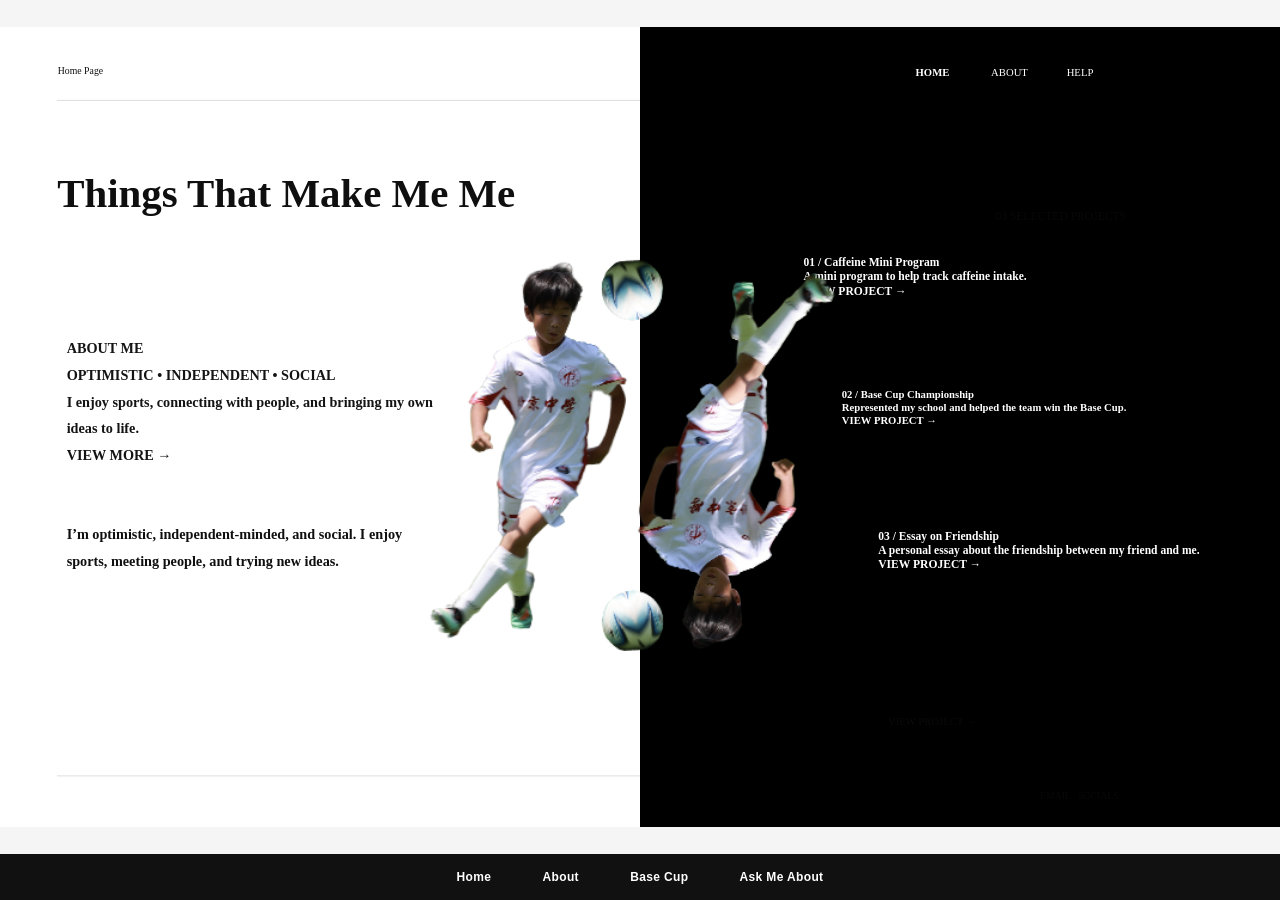
==== index.html @ 3671e72b "Fit restored portfolio layouts to browser screens" ====
<!doctype html>
<html lang="en"><head><meta charset="UTF-8"><meta name="viewport" content="width=device-width, initial-scale=1"><title>Home — Haha</title><link rel="stylesheet" href="restored.css"></head><body><main class="viewport"><div class="artboard"><div class="layer-001">
  <div class="layer-002"></div>
  <img class="layer-003" src="assets/c535f6be-013a-453c-a18c-fd4257e27184.png" />
  <img class="layer-004" src="assets/c535f6be-013a-453c-a18c-fd4257e27184.png" />
  <a class="layer-005 nav-on-dark" href="index.html">HOME</a>
  <a class="layer-006 nav-on-dark" href="about.html">ABOUT</a>
  <a class="layer-007 nav-on-dark" href="help.html">HELP</a>
  <div class="layer-008"></div>
  <div class="layer-009">Things That Make Me Me</div>
  <div class="layer-010">I’m optimistic, independent-minded, and social. I enjoy sports, meeting people, and trying new ideas.</div>
  <div class="layer-011">03 SELECTED PROJECTS</div>
  <div class="layer-012"><a class="inline-link" href="journey.html">02 / Base Cup Championship</a><br/>Represented my school and helped the team win the Base Cup.<br/><a class="inline-link" href="journey.html">VIEW PROJECT →</a></div>
  <div class="layer-013">VIEW PROJECT →</div>
  <div class="layer-014"></div>
  <div class="layer-015">EMAIL  ·  SOCIALS</div>
  <div class="layer-016">ABOUT ME <br/>OPTIMISTIC • INDEPENDENT • SOCIAL<br/>I enjoy sports, connecting with people, and bringing my own ideas to life.<br/><a class="inline-link" href="about.html">VIEW MORE →</a></div>
  <div class="layer-017">01 / Caffeine Mini Program<br/>A mini program to help track caffeine intake.<br/>VIEW PROJECT →</div>
  <div class="layer-018">03 / Essay on Friendship<br/>A personal essay about the friendship between my friend and me.<br/>VIEW PROJECT →</div>
  <div class="layer-019">Home Page</div>
</div>
</div></main><nav class="page-nav" aria-label="Pages"><a href="index.html">Home</a><a href="about.html">About</a><a href="journey.html">Base Cup</a><a href="help.html">Ask Me About</a></nav><script>function fitArtboard(){const el=document.querySelector('.artboard');const viewport=document.querySelector('.viewport');if(!el||!viewport)return;const scale=Math.min(viewport.clientWidth/1440,viewport.clientHeight/900);el.style.setProperty('--art-scale',String(scale));}window.addEventListener('resize',fitArtboard);fitArtboard();</script></body></html>
---- restored.css ----
/* Original 1440 × 900 Figma-exported layouts. */
* { box-sizing: border-box; }
body { margin: 0; font-family: Inter, Arial, sans-serif; }
body > div { margin-inline: auto; }

.layer-001 {
  width: 1440px;
  height: 900px;
  position: relative;
  background: white;
  overflow: hidden;
}

.layer-002 {
  width: 720px;
  height: 900px;
  left: 720px;
  top: 0px;
  position: absolute;
  background: black;
}

.layer-003 {
  width: 377px;
  height: 480px;
  left: 424px;
  top: 242px;
  position: absolute;
}

.layer-004 {
  width: 377px;
  height: 480px;
  left: 999px;
  top: 722px;
  position: absolute;
  transform: rotate(180deg);
  transform-origin: top left;
}

.layer-005 {
  width: 70px;
  height: 24px;
  left: 1030px;
  top: 44px;
  position: absolute;
  color: #0F0F0F;
  font-size: 12px;
  font-family: Inter;
  font-weight: 700;
  word-wrap: break-word;
}

.layer-006 {
  width: 70px;
  height: 24px;
  left: 1115px;
  top: 44px;
  position: absolute;
  color: #0F0F0F;
  font-size: 12px;
  font-family: Inter;
  font-weight: 400;
  word-wrap: break-word;
}

.layer-007 {
  width: 100px;
  height: 24px;
  left: 1200px;
  top: 44px;
  position: absolute;
  color: #0F0F0F;
  font-size: 12px;
  font-family: Inter;
  font-weight: 400;
  word-wrap: break-word;
}

.layer-008 {
  width: 1312px;
  height: 1px;
  left: 64px;
  top: 82px;
  position: absolute;
  background: rgba(15.30, 15.30, 15.30, 0.16);
}

.layer-009 {
  width: 574.41px;
  height: 200.49px;
  left: 64.29px;
  top: 159.50px;
  position: absolute;
  color: #0F0F0F;
  font-size: 46px;
  font-family: Inter;
  font-weight: 700;
  word-wrap: break-word;
}

.layer-010 {
  width: 397px;
  height: 76px;
  left: 75px;
  top: 556px;
  position: absolute;
  color: #0F0F0F;
  font-size: 16px;
  font-family: Inter;
  font-weight: 700;
  line-height: 30px;
  word-wrap: break-word;
}

.layer-011 {
  width: 240px;
  height: 30px;
  left: 1120px;
  top: 205px;
  position: absolute;
  color: rgba(15.30, 15.30, 15.30, 0.55);
  font-size: 13px;
  font-family: Inter;
  font-weight: 400;
  word-wrap: break-word;
}

.layer-012 {
  width: 570px;
  height: 105px;
  left: 947px;
  top: 406px;
  position: absolute;
  color: white;
  font-size: 12px;
  font-family: Inter;
  font-weight: 700;
  word-wrap: break-word;
}

.layer-013 {
  width: 180px;
  height: 26px;
  left: 999px;
  top: 774px;
  position: absolute;
  color: rgba(15.30, 15.30, 15.30, 0.65);
  font-size: 12px;
  font-family: Inter;
  font-weight: 400;
  word-wrap: break-word;
}

.layer-014 {
  width: 1312px;
  height: 1px;
  left: 64px;
  top: 842px;
  position: absolute;
  background: rgba(15.30, 15.30, 15.30, 0.16);
}

.layer-015 {
  width: 206px;
  height: 24px;
  left: 1170px;
  top: 858px;
  position: absolute;
  color: rgba(15.30, 15.30, 15.30, 0.50);
  font-size: 11px;
  font-family: Inter;
  font-weight: 400;
  word-wrap: break-word;
}

.layer-016 {
  width: 426px;
  height: 164px;
  left: 75px;
  top: 347px;
  position: absolute;
  color: #141414;
  font-size: 16px;
  font-family: Inter;
  font-weight: 700;
  line-height: 30px;
  word-wrap: break-word;
}

.layer-017 {
  width: 570px;
  height: 105px;
  left: 904px;
  top: 257px;
  position: absolute;
  color: white;
  font-size: 13px;
  font-family: Inter;
  font-weight: 700;
  word-wrap: break-word;
}

.layer-018 {
  width: 570px;
  height: 105px;
  left: 988px;
  top: 565px;
  position: absolute;
  color: white;
  font-size: 13px;
  font-family: Inter;
  font-weight: 700;
  word-wrap: break-word;
}

.layer-019 {
  width: 320px;
  left: 65px;
  top: 43px;
  position: absolute;
  color: #0F0F0F;
  font-size: 11px;
  font-family: Inter;
  font-weight: 400;
  word-wrap: break-word;
}

.layer-020 {
  width: 320px;
  left: 64px;
  top: 42px;
  position: absolute;
  color: #0F0F0F;
  font-size: 11px;
  font-family: Inter;
  font-weight: 400;
  word-wrap: break-word;
}

.layer-021 {
  width: 656px;
  height: 3px;
  left: 64px;
  top: 82px;
  position: absolute;
  background: #0F0F0F;
}

.layer-022 {
  width: 656px;
  height: 3px;
  left: 720px;
  top: 82px;
  position: absolute;
  background: white;
}

.layer-023 {
  width: 570px;
  left: 74px;
  top: 184px;
  position: absolute;
  color: #0F0F0F;
  font-size: 48px;
  font-family: Inter;
  font-weight: 700;
  line-height: 54px;
  word-wrap: break-word;
}

.layer-024 {
  width: 207px;
  height: 16px;
  left: 256.50px;
  top: 386px;
  position: absolute;
  text-align: center;
  color: #0F0F0F;
  font-size: 12px;
  font-family: Inter;
  font-weight: 700;
  word-wrap: break-word;
}

.layer-025 {
  width: 550px;
  left: 85px;
  top: 409px;
  position: absolute;
  text-align: center;
  color: #0F0F0F;
  font-size: 17px;
  font-family: Inter;
  font-weight: 400;
  line-height: 28px;
  word-wrap: break-word;
}

.layer-026 {
  width: 300px;
  left: 64px;
  top: 570px;
  position: absolute;
  color: #0F0F0F;
  font-size: 12px;
  font-family: Inter;
  font-weight: 700;
  word-wrap: break-word;
}

.layer-027 {
  width: 38px;
  left: 64px;
  top: 607px;
  position: absolute;
  color: black;
  font-size: 13px;
  font-family: Inter;
  font-weight: 400;
  word-wrap: break-word;
}

.layer-028 {
  width: 190px;
  left: 112px;
  top: 607px;
  position: absolute;
  color: #0F0F0F;
  font-size: 13px;
  font-family: Inter;
  font-weight: 700;
  word-wrap: break-word;
}

.layer-029 {
  width: 500px;
  left: 112px;
  top: 630px;
  position: absolute;
  color: #6B6B6B;
  font-size: 13px;
  font-family: Inter;
  font-weight: 400;
  word-wrap: break-word;
}

.layer-030 {
  width: 38px;
  left: 64px;
  top: 669px;
  position: absolute;
  color: black;
  font-size: 13px;
  font-family: Inter;
  font-weight: 400;
  word-wrap: break-word;
}

.layer-031 {
  width: 190px;
  left: 112px;
  top: 669px;
  position: absolute;
  color: #0F0F0F;
  font-size: 13px;
  font-family: Inter;
  font-weight: 700;
  word-wrap: break-word;
}

.layer-032 {
  width: 500px;
  left: 112px;
  top: 692px;
  position: absolute;
  color: #6B6B6B;
  font-size: 13px;
  font-family: Inter;
  font-weight: 400;
  word-wrap: break-word;
}

.layer-033 {
  width: 38px;
  left: 66px;
  top: 728px;
  position: absolute;
  color: black;
  font-size: 13px;
  font-family: Inter;
  font-weight: 400;
  word-wrap: break-word;
}

.layer-034 {
  width: 190px;
  left: 114px;
  top: 728px;
  position: absolute;
  color: #0F0F0F;
  font-size: 13px;
  font-family: Inter;
  font-weight: 700;
  word-wrap: break-word;
}

.layer-035 {
  width: 500px;
  left: 114px;
  top: 751px;
  position: absolute;
  color: #6B6B6B;
  font-size: 13px;
  font-family: Inter;
  font-weight: 400;
  word-wrap: break-word;
}

.layer-036 {
  width: 570px;
  left: 776px;
  top: 153px;
  position: absolute;
  color: white;
  font-size: 39px;
  font-family: Inter;
  font-weight: 700;
  line-height: 50px;
  word-wrap: break-word;
}

.layer-037 {
  width: 560px;
  height: 2px;
  left: 794px;
  top: 365px;
  position: absolute;
  background: white;
}

.layer-038 {
  width: 560px;
  height: 2px;
  left: 74px;
  top: 367px;
  position: absolute;
  background: black;
}

.layer-039 {
  width: 103px;
  height: 22px;
  left: 1028.50px;
  top: 386px;
  position: absolute;
  text-align: center;
  color: white;
  font-size: 12px;
  font-family: Inter;
  font-weight: 700;
  word-wrap: break-word;
}

.layer-040 {
  width: 540px;
  left: 810px;
  top: 424px;
  position: absolute;
  text-align: center;
  color: white;
  font-size: 16px;
  font-family: Inter;
  font-weight: 400;
  line-height: 27px;
  word-wrap: break-word;
}

.layer-041 {
  width: 360px;
  left: 776px;
  top: 570px;
  position: absolute;
  color: white;
  font-size: 12px;
  font-family: Inter;
  font-weight: 700;
  word-wrap: break-word;
}

.layer-042 {
  width: 35px;
  left: 776px;
  top: 610px;
  position: absolute;
  color: white;
  font-size: 12px;
  font-family: Inter;
  font-weight: 400;
  word-wrap: break-word;
}

.layer-043 {
  width: 400px;
  left: 824px;
  top: 610px;
  position: absolute;
  color: white;
  font-size: 12px;
  font-family: Inter;
  font-weight: 700;
  word-wrap: break-word;
}

.layer-044 {
  width: 490px;
  left: 824px;
  top: 631px;
  position: absolute;
  color: #B8B8B8;
  font-size: 12px;
  font-family: Inter;
  font-weight: 400;
  word-wrap: break-word;
}

.layer-045 {
  width: 35px;
  left: 776px;
  top: 672px;
  position: absolute;
  color: white;
  font-size: 12px;
  font-family: Inter;
  font-weight: 400;
  word-wrap: break-word;
}

.layer-046 {
  width: 400px;
  left: 824px;
  top: 672px;
  position: absolute;
  color: white;
  font-size: 12px;
  font-family: Inter;
  font-weight: 700;
  word-wrap: break-word;
}

.layer-047 {
  width: 490px;
  left: 824px;
  top: 693px;
  position: absolute;
  color: #B8B8B8;
  font-size: 12px;
  font-family: Inter;
  font-weight: 400;
  word-wrap: break-word;
}

.layer-048 {
  width: 35px;
  left: 776px;
  top: 734px;
  position: absolute;
  color: white;
  font-size: 12px;
  font-family: Inter;
  font-weight: 400;
  word-wrap: break-word;
}

.layer-049 {
  width: 400px;
  left: 824px;
  top: 734px;
  position: absolute;
  color: white;
  font-size: 12px;
  font-family: Inter;
  font-weight: 700;
  word-wrap: break-word;
}

.layer-050 {
  width: 490px;
  left: 824px;
  top: 755px;
  position: absolute;
  color: #B8B8B8;
  font-size: 12px;
  font-family: Inter;
  font-weight: 400;
  word-wrap: break-word;
}

.layer-051 {
  width: 592px;
  height: 1px;
  left: 64px;
  top: 842px;
  position: absolute;
  background: #0F0F0F;
}

.layer-052 {
  width: 656px;
  height: 1px;
  left: 720px;
  top: 842px;
  position: absolute;
  background: white;
}

.layer-053 {
  width: 360px;
  left: 64px;
  top: 42px;
  position: absolute;
  color: #0A0A0A;
  font-size: 11px;
  font-family: Inter;
  font-weight: 400;
  word-wrap: break-word;
}

.layer-054 {
  width: 592px;
  height: 1px;
  left: 64px;
  top: 82px;
  position: absolute;
  background: #0A0A0A;
}

.layer-055 {
  width: 656px;
  height: 1px;
  left: 720px;
  top: 82px;
  position: absolute;
  background: white;
}

.layer-056 {
  width: 227px;
  height: 66px;
  left: 30px;
  top: 311px;
  position: absolute;
  color: #0A0A0A;
  font-size: 128px;
  font-family: Bangers;
  font-weight: 400;
  line-height: 59px;
  word-wrap: break-word;
}

.layer-057 {
  width: 256px;
  height: 83px;
  left: 390px;
  top: 367px;
  position: absolute;
}

.layer-058 {
  color: #0A0A0A;
  font-size: 52px;
  font-family: Bangers;
  font-weight: 400;
  line-height: 59px;
  word-wrap: break-word;
}

.layer-059 {
  color: #0A0A0A;
  font-size: 128px;
  font-family: Bangers;
  font-weight: 400;
  line-height: 59px;
  word-wrap: break-word;
}

.layer-060 {
  width: 560px;
  left: 776px;
  top: 155px;
  position: absolute;
  color: white;
  font-size: 38px;
  font-family: Inter;
  font-weight: 700;
  line-height: 48px;
  word-wrap: break-word;
}

.layer-061 {
  width: 560px;
  height: 1px;
  left: 776px;
  top: 275px;
  position: absolute;
  background: #666666;
}

.layer-062 {
  width: 540px;
  left: 776px;
  top: 302px;
  position: absolute;
  color: white;
  font-size: 12px;
  font-family: Inter;
  font-weight: 700;
  word-wrap: break-word;
}

.layer-063 {
  width: 540px;
  left: 776px;
  top: 334px;
  position: absolute;
  color: #BFBFBF;
  font-size: 16px;
  font-family: Inter;
  font-weight: 400;
  line-height: 26px;
  word-wrap: break-word;
}

.layer-064 {
  width: 540px;
  left: 776px;
  top: 429px;
  position: absolute;
  color: white;
  font-size: 12px;
  font-family: Inter;
  font-weight: 700;
  word-wrap: break-word;
}

.layer-065 {
  width: 110px;
  left: 776px;
  top: 467px;
  position: absolute;
  color: white;
  font-size: 17px;
  font-family: Inter;
  font-weight: 700;
  word-wrap: break-word;
}

.layer-066 {
  width: 410px;
  left: 894px;
  top: 469px;
  position: absolute;
  color: #BFBFBF;
  font-size: 13px;
  font-family: Inter;
  font-weight: 400;
  word-wrap: break-word;
}

.layer-067 {
  width: 560px;
  height: 1px;
  left: 776px;
  top: 502px;
  position: absolute;
  background: #595959;
}

.layer-068 {
  width: 110px;
  left: 776px;
  top: 519px;
  position: absolute;
  color: white;
  font-size: 17px;
  font-family: Inter;
  font-weight: 700;
  word-wrap: break-word;
}

.layer-069 {
  width: 410px;
  left: 894px;
  top: 521px;
  position: absolute;
  color: #BFBFBF;
  font-size: 13px;
  font-family: Inter;
  font-weight: 400;
  word-wrap: break-word;
}

.layer-070 {
  width: 560px;
  height: 1px;
  left: 776px;
  top: 554px;
  position: absolute;
  background: #595959;
}

.layer-071 {
  width: 110px;
  left: 776px;
  top: 571px;
  position: absolute;
  color: white;
  font-size: 17px;
  font-family: Inter;
  font-weight: 700;
  word-wrap: break-word;
}

.layer-072 {
  width: 410px;
  left: 894px;
  top: 573px;
  position: absolute;
  color: #BFBFBF;
  font-size: 13px;
  font-family: Inter;
  font-weight: 400;
  word-wrap: break-word;
}

.layer-073 {
  width: 560px;
  height: 1px;
  left: 776px;
  top: 606px;
  position: absolute;
  background: #595959;
}

.layer-074 {
  width: 540px;
  left: 776px;
  top: 679px;
  position: absolute;
  color: white;
  font-size: 29px;
  font-family: Inter;
  font-weight: 700;
  word-wrap: break-word;
}

.layer-075 {
  width: 637px;
  height: 861px;
  left: 0px;
  top: 36px;
  position: absolute;
}

.layer-076 {
  width: 225px;
  height: 61px;
  left: 435px;
  top: 536px;
  position: absolute;
  color: #0A0A0A;
  font-size: 52px;
  font-family: Bangers;
  font-weight: 400;
  line-height: 59px;
  word-wrap: break-word;
}

.layer-077 {
  width: 248px;
  height: 74px;
  left: 374px;
  top: 367px;
  position: absolute;
  color: rgba(10.20, 10.20, 10.20, 0);
  font-size: 128px;
  font-family: Bangers;
  font-weight: 400;
  line-height: 59px;
  word-wrap: break-word;
}

.layer-078 {
  width: 227px;
  height: 66px;
  left: 30px;
  top: 311px;
  position: absolute;
  color: rgba(10.20, 10.20, 10.20, 0);
  font-size: 128px;
  font-family: Bangers;
  font-weight: 400;
  line-height: 59px;
  word-wrap: break-word;
}

/* Restored original 1440×900 artwork; scaled responsively without changing composition. */
body{background:#f5f5f5;overflow-x:hidden}
.viewport{width:100%;height:calc(100vh - 46px);min-height:520px;position:relative;overflow:hidden;display:flex;justify-content:center;align-items:center}
.artboard{position:relative;width:1440px;height:900px;flex:0 0 1440px;transform:scale(var(--art-scale,1));transform-origin:center center}
.artboard .layer-001{margin:0}
.layer-003,.layer-004,.layer-075{object-fit:contain}
.layer-003,.layer-004{z-index:2}
.layer-075{z-index:3}
.layer-056,.layer-057,.layer-076,.layer-077,.layer-078{z-index:4;pointer-events:none}
.layer-075{pointer-events:none}
.layer-005,.layer-006,.layer-007{color:#fff!important;z-index:8;text-decoration:none}
.inline-link{color:inherit;text-decoration:none}
.inline-link:hover,.page-nav a:hover{text-decoration:underline}
.page-nav{height:46px;display:flex;align-items:center;justify-content:center;gap:clamp(16px,4vw,55px);background:#111;color:#fff;font:600 12px Inter,Arial,sans-serif;letter-spacing:.03em}
.page-nav a{color:inherit;text-decoration:none}
.layer-003{object-position:center bottom}
.layer-004{object-position:center bottom}
@media(prefers-reduced-motion:no-preference){.page-nav a{transition:opacity .2s}.page-nav a:hover{opacity:.7}}
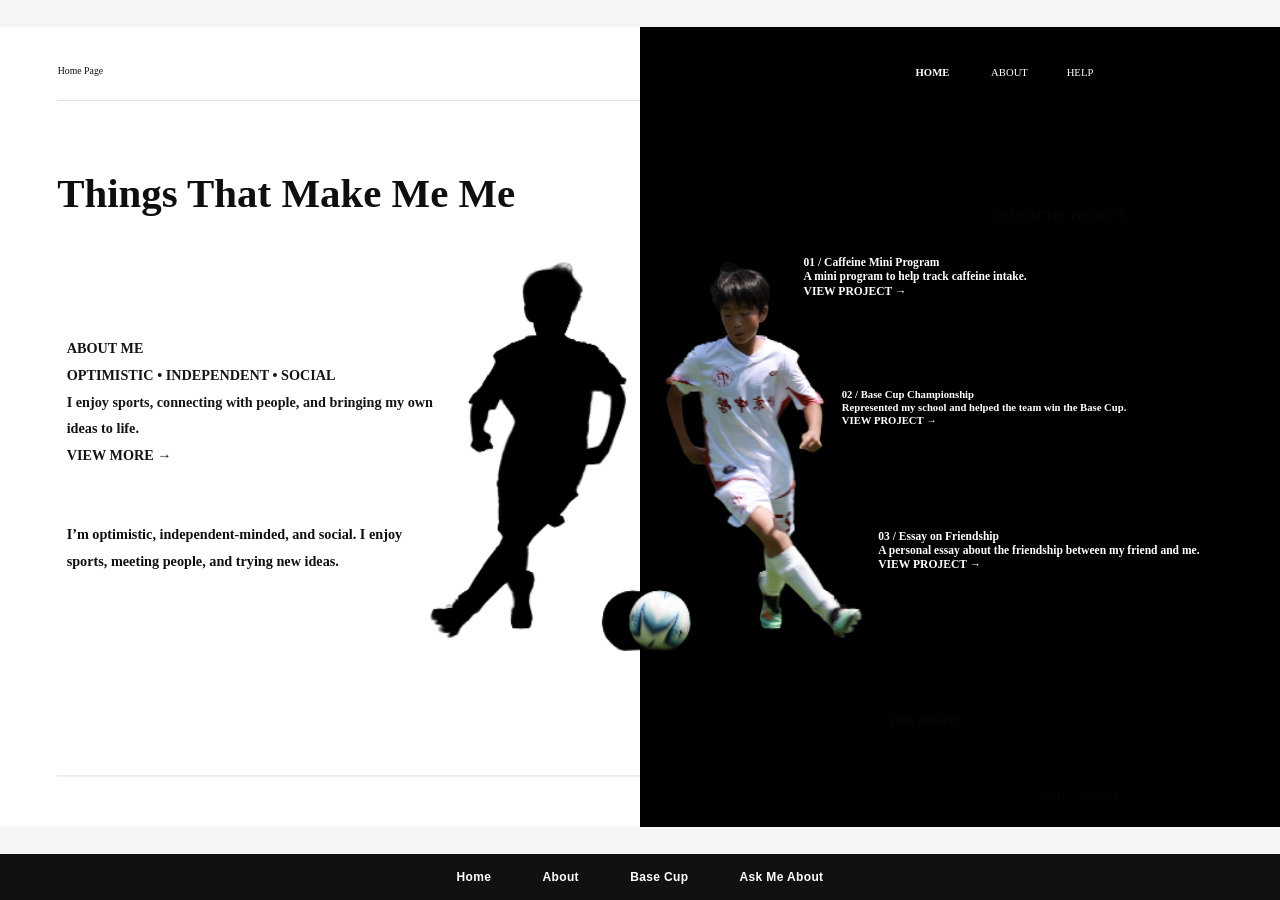
==== commit 7d0fb660: "Force browser to load corrected football layout stylesheet" ====
--- a/index.html
+++ b/index.html
@@ -1,5 +1,5 @@
 <!doctype html>
-<html lang="en"><head><meta charset="UTF-8"><meta name="viewport" content="width=device-width, initial-scale=1"><title>Home — Haha</title><link rel="stylesheet" href="restored.css"></head><body><main class="viewport"><div class="artboard"><div class="layer-001">
+<html lang="en"><head><meta charset="UTF-8"><meta name="viewport" content="width=device-width, initial-scale=1"><title>Home — Haha</title><link rel="stylesheet" href="restored.css?v=football-align-2"></head><body><main class="viewport"><div class="artboard"><div class="layer-001">
   <div class="layer-002"></div>
   <img class="layer-003" src="assets/c535f6be-013a-453c-a18c-fd4257e27184.png" />
   <img class="layer-004" src="assets/c535f6be-013a-453c-a18c-fd4257e27184.png" />
--- a/restored.css
+++ b/restored.css
@@ -922,3 +922,16 @@
 .layer-003{object-position:center bottom}
 .layer-004{object-position:center bottom}
 @media(prefers-reduced-motion:no-preference){.page-nav a{transition:opacity .2s}.page-nav a:hover{opacity:.7}}
+
+/* Rebuild the two-player centerline composition from the reference image. */
+.layer-003{filter:brightness(0);left:424px;top:242px;transform:none}
+.layer-004{left:720px;top:242px;transform:none;transform-origin:center center}
+.layer-075{left:35px;top:78px;width:637px;height:820px;object-position:center center}
+
+/* Match the original mirrored football figures: both balls meet at the centerline. */
+.layer-003{left:440px;top:242px;transform:none;filter:brightness(0)}
+.layer-004{left:623px;top:242px;transform:scaleX(-1);transform-origin:center center}
+
+/* Home composition correction: one shared ball at the black/white seam. */
+.layer-001 .layer-003{left:424px;top:242px;filter:brightness(0);transform:none;z-index:3}
+.layer-001 .layer-004{left:653px;top:242px;transform:scaleX(-1);transform-origin:center center;z-index:4}
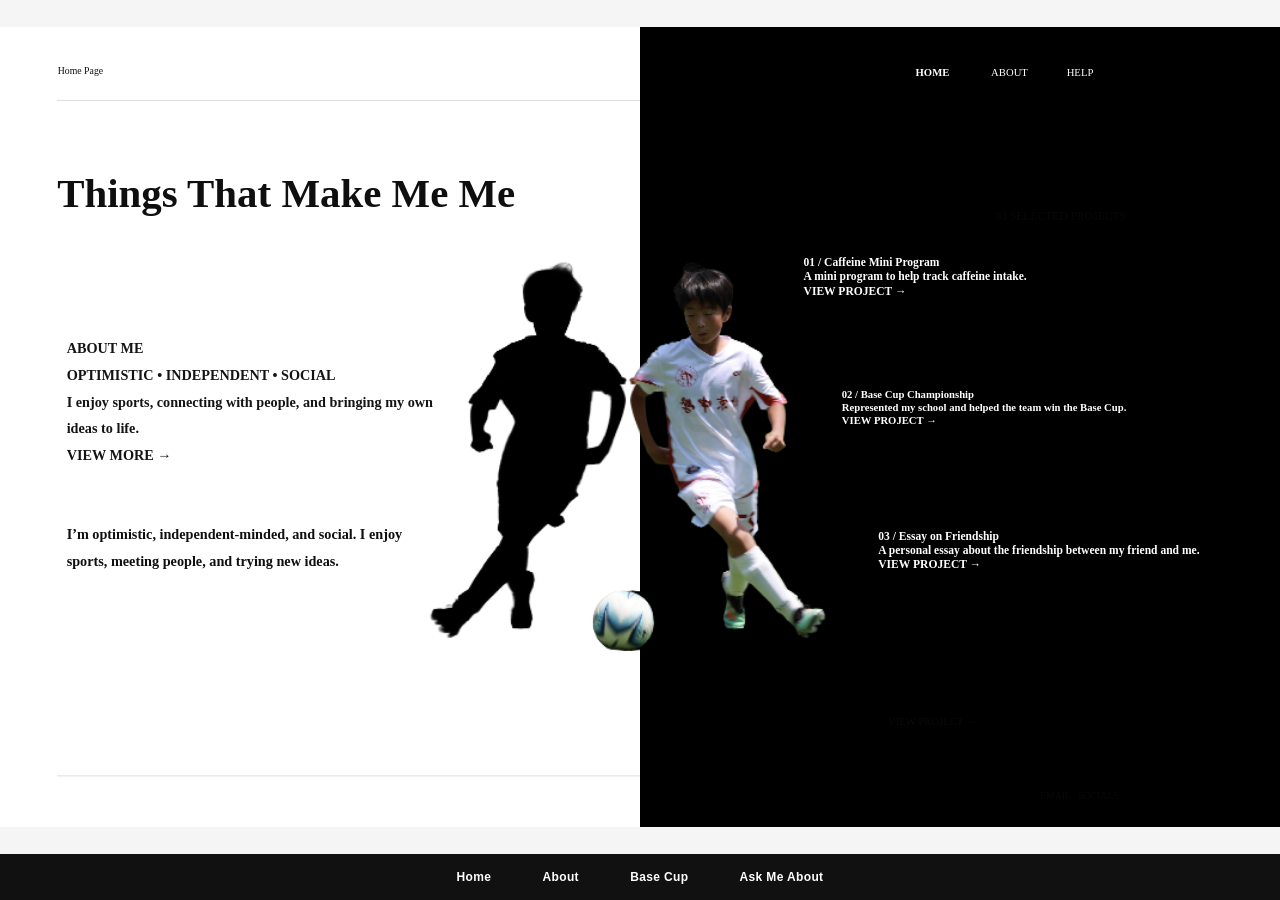
==== commit 0957da6a: "Load updated ball alignment without stale CSS cache" ====
--- a/index.html
+++ b/index.html
@@ -1,5 +1,5 @@
 <!doctype html>
-<html lang="en"><head><meta charset="UTF-8"><meta name="viewport" content="width=device-width, initial-scale=1"><title>Home — Haha</title><link rel="stylesheet" href="restored.css?v=football-align-2"></head><body><main class="viewport"><div class="artboard"><div class="layer-001">
+<html lang="en"><head><meta charset="UTF-8"><meta name="viewport" content="width=device-width, initial-scale=1"><title>Home — Haha</title><link rel="stylesheet" href="restored.css?v=ball-overlap-3"></head><body><main class="viewport"><div class="artboard"><div class="layer-001">
   <div class="layer-002"></div>
   <img class="layer-003" src="assets/c535f6be-013a-453c-a18c-fd4257e27184.png" />
   <img class="layer-004" src="assets/c535f6be-013a-453c-a18c-fd4257e27184.png" />
--- a/restored.css
+++ b/restored.css
@@ -935,3 +935,6 @@
 /* Home composition correction: one shared ball at the black/white seam. */
 .layer-001 .layer-003{left:424px;top:242px;filter:brightness(0);transform:none;z-index:3}
 .layer-001 .layer-004{left:653px;top:242px;transform:scaleX(-1);transform-origin:center center;z-index:4}
+
+/* Precise ball overlap: move mirrored color figure 41px left to align both ball centers. */
+.layer-001 .layer-004{left:612px!important;top:242px!important;transform:scaleX(-1)!important;transform-origin:center center!important}
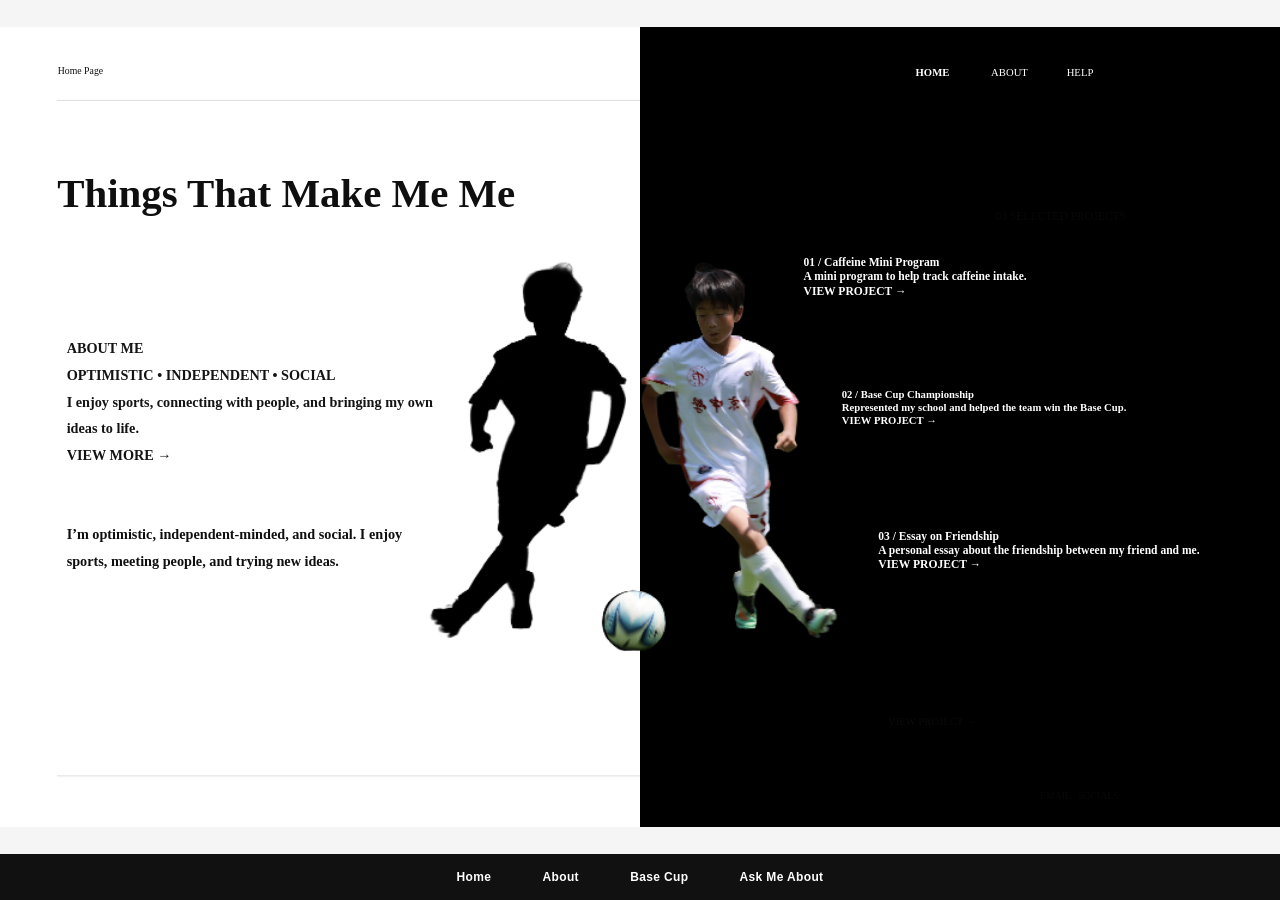
==== commit 70a2e504: "Refresh homepage football alignment CSS" ====
--- a/index.html
+++ b/index.html
@@ -1,5 +1,5 @@
 <!doctype html>
-<html lang="en"><head><meta charset="UTF-8"><meta name="viewport" content="width=device-width, initial-scale=1"><title>Home — Haha</title><link rel="stylesheet" href="restored.css?v=ball-overlap-3"></head><body><main class="viewport"><div class="artboard"><div class="layer-001">
+<html lang="en"><head><meta charset="UTF-8"><meta name="viewport" content="width=device-width, initial-scale=1"><title>Home — Haha</title><link rel="stylesheet" href="restored.css?v=ball-overlap-4"></head><body><main class="viewport"><div class="artboard"><div class="layer-001">
   <div class="layer-002"></div>
   <img class="layer-003" src="assets/c535f6be-013a-453c-a18c-fd4257e27184.png" />
   <img class="layer-004" src="assets/c535f6be-013a-453c-a18c-fd4257e27184.png" />
--- a/restored.css
+++ b/restored.css
@@ -937,4 +937,4 @@
 .layer-001 .layer-004{left:653px;top:242px;transform:scaleX(-1);transform-origin:center center;z-index:4}
 
 /* Precise ball overlap: move mirrored color figure 41px left to align both ball centers. */
-.layer-001 .layer-004{left:612px!important;top:242px!important;transform:scaleX(-1)!important;transform-origin:center center!important}
+.layer-001 .layer-004{left:625px!important;top:242px!important;transform:scaleX(-1)!important;transform-origin:center center!important}
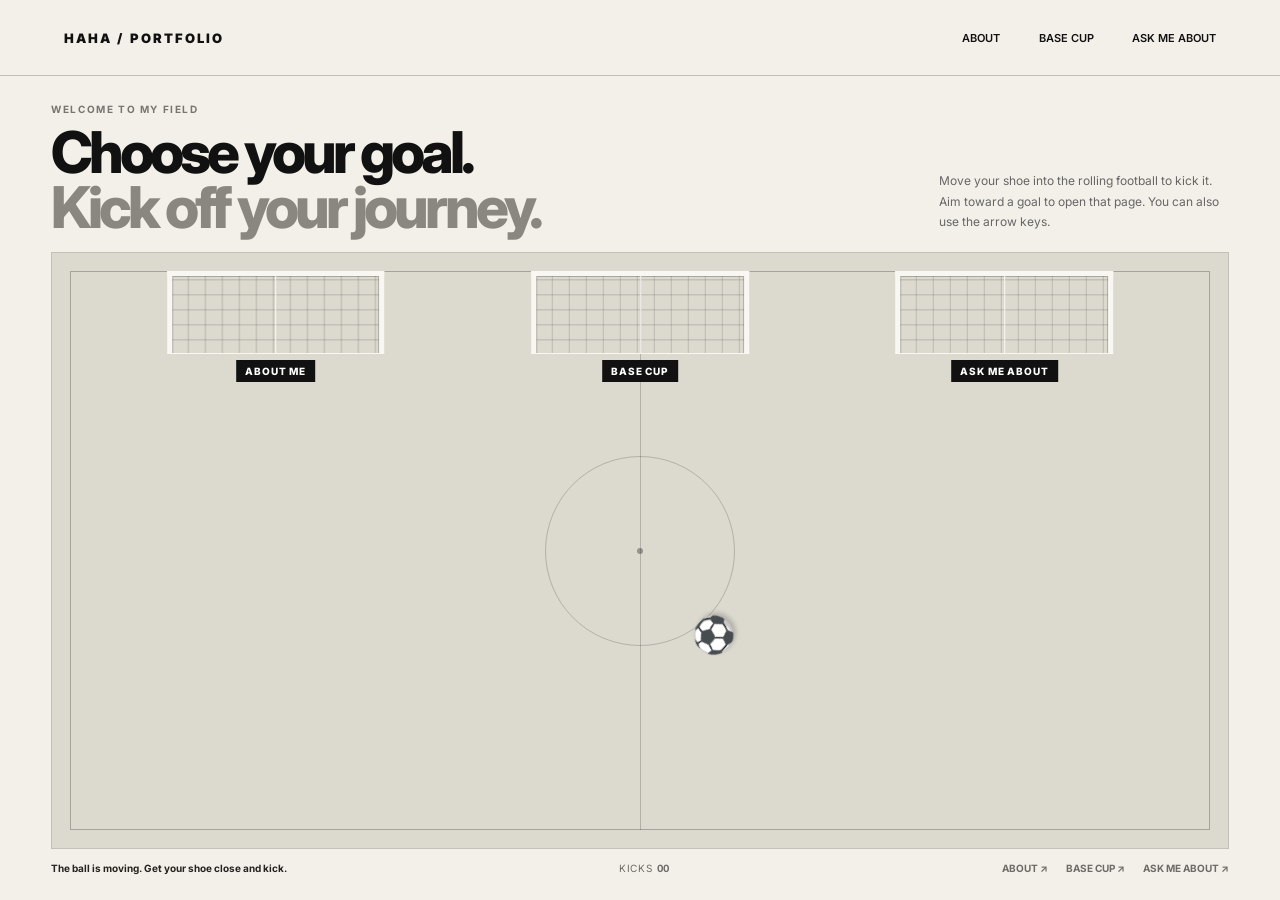
==== commit c3c9f474: "Turn homepage into interactive football goal navigation" ====
--- a/index.html
+++ b/index.html
@@ -1,22 +1,19 @@
 <!doctype html>
-<html lang="en"><head><meta charset="UTF-8"><meta name="viewport" content="width=device-width, initial-scale=1"><title>Home — Haha</title><link rel="stylesheet" href="restored.css?v=ball-overlap-4"></head><body><main class="viewport"><div class="artboard"><div class="layer-001">
-  <div class="layer-002"></div>
-  <img class="layer-003" src="assets/c535f6be-013a-453c-a18c-fd4257e27184.png" />
-  <img class="layer-004" src="assets/c535f6be-013a-453c-a18c-fd4257e27184.png" />
-  <a class="layer-005 nav-on-dark" href="index.html">HOME</a>
-  <a class="layer-006 nav-on-dark" href="about.html">ABOUT</a>
-  <a class="layer-007 nav-on-dark" href="help.html">HELP</a>
-  <div class="layer-008"></div>
-  <div class="layer-009">Things That Make Me Me</div>
-  <div class="layer-010">I’m optimistic, independent-minded, and social. I enjoy sports, meeting people, and trying new ideas.</div>
-  <div class="layer-011">03 SELECTED PROJECTS</div>
-  <div class="layer-012"><a class="inline-link" href="journey.html">02 / Base Cup Championship</a><br/>Represented my school and helped the team win the Base Cup.<br/><a class="inline-link" href="journey.html">VIEW PROJECT →</a></div>
-  <div class="layer-013">VIEW PROJECT →</div>
-  <div class="layer-014"></div>
-  <div class="layer-015">EMAIL  ·  SOCIALS</div>
-  <div class="layer-016">ABOUT ME <br/>OPTIMISTIC • INDEPENDENT • SOCIAL<br/>I enjoy sports, connecting with people, and bringing my own ideas to life.<br/><a class="inline-link" href="about.html">VIEW MORE →</a></div>
-  <div class="layer-017">01 / Caffeine Mini Program<br/>A mini program to help track caffeine intake.<br/>VIEW PROJECT →</div>
-  <div class="layer-018">03 / Essay on Friendship<br/>A personal essay about the friendship between my friend and me.<br/>VIEW PROJECT →</div>
-  <div class="layer-019">Home Page</div>
-</div>
-</div></main><nav class="page-nav" aria-label="Pages"><a href="index.html">Home</a><a href="about.html">About</a><a href="journey.html">Base Cup</a><a href="help.html">Ask Me About</a></nav><script>function fitArtboard(){const el=document.querySelector('.artboard');const viewport=document.querySelector('.viewport');if(!el||!viewport)return;const scale=Math.min(viewport.clientWidth/1440,viewport.clientHeight/900);el.style.setProperty('--art-scale',String(scale));}window.addEventListener('resize',fitArtboard);fitArtboard();</script></body></html>+<html lang="en"><head><meta charset="UTF-8"><meta name="viewport" content="width=device-width, initial-scale=1"><meta name="theme-color" content="#f2f0e9"><meta name="description" content="Kick your way through Haha's personal portfolio."><title>Home — Haha</title><link rel="stylesheet" href="kickoff.css"></head>
+<body>
+<header class="kickoff-header"><a class="wordmark" href="index.html">HAHA / PORTFOLIO</a><nav aria-label="Main navigation"><a href="about.html">ABOUT</a><a href="journey.html">BASE CUP</a><a href="help.html">ASK ME ABOUT</a></nav></header>
+<main class="kickoff-main">
+<section class="kickoff-heading"><div><p class="eyebrow">WELCOME TO MY FIELD</p><h1>Choose your goal.<br><span>Kick off your journey.</span></h1></div><p class="game-instructions">Move your shoe into the rolling football to kick it. Aim toward a goal to open that page. You can also use the arrow keys.</p></section>
+<section class="pitch" id="pitch" aria-label="Interactive football field with three page goals">
+<div class="center-circle"></div><div class="center-dot"></div>
+<div class="goal" data-goal="about"><div class="goal-mouth"></div><span class="goal-label">ABOUT ME</span></div>
+<div class="goal" data-goal="base"><div class="goal-mouth"></div><span class="goal-label">BASE CUP</span></div>
+<div class="goal" data-goal="help"><div class="goal-mouth"></div><span class="goal-label">ASK ME ABOUT</span></div>
+<div class="ball" id="ball" aria-label="Football">⚽</div>
+<div class="goal-flash" id="goal-flash"><strong>GOAL!</strong><span>OPENING PAGE</span></div>
+</section>
+<div class="game-hud"><span class="hud-message" id="hud-message" aria-live="polite">The ball is moving. Get your shoe close and kick.</span><span class="kick-counter">KICKS <b id="kick-counter">00</b></span><nav class="fallback-nav" aria-label="Direct page links"><a href="about.html">ABOUT ↗</a><a href="journey.html">BASE CUP ↗</a><a href="help.html">ASK ME ABOUT ↗</a></nav></div>
+</main>
+<div class="shoe-cursor" id="shoe-cursor" aria-hidden="true"><svg viewBox="0 0 64 64" fill="none"><path d="M9 39c7-2 12-8 15-20l8 4c2 8 7 13 15 16l8 5c3 2 3 7-1 9H13c-7 0-10-9-4-14Z" fill="#111" stroke="#f8f7f2" stroke-width="2.5"/><path d="m22 27 8 5m-11-1 8 5m-12-1 8 5" stroke="#f8f7f2" stroke-width="2" stroke-linecap="round"/><path d="M12 52h41" stroke="#111" stroke-width="3" stroke-linecap="round"/><path d="m19 53-2 5m11-5-1 5m11-5 1 5m10-5 2 5" stroke="#111" stroke-width="2.5" stroke-linecap="round"/></svg></div>
+<script src="kickoff.js"></script>
+</body></html>
--- a/kickoff.css
+++ b/kickoff.css
@@ -0,0 +1,42 @@
+@import url('https://fonts.googleapis.com/css2?family=Inter:wght@400;500;600;700;800;900&display=swap');
+:root{--paper:#f2f0e9;--ink:#111;--muted:#77756f;--pitch:#dcd9cf;--line:rgba(17,17,17,.22)}
+*{box-sizing:border-box}
+html,body{margin:0;width:100%;min-height:100%;font-family:Inter,Arial,sans-serif;background:var(--paper);color:var(--ink)}
+body{min-height:100svh;overflow:hidden}
+.kickoff-header{height:76px;padding:0 clamp(22px,5vw,72px);display:flex;align-items:center;justify-content:space-between;border-bottom:1px solid var(--line);position:relative;z-index:5}
+.wordmark{font-size:13px;font-weight:900;letter-spacing:.16em}
+.kickoff-header nav{display:flex;gap:clamp(18px,3vw,42px);font-size:11px;font-weight:600}
+.kickoff-header a,.fallback-nav a{color:inherit;text-decoration:none}
+.kickoff-header a:hover,.fallback-nav a:hover{text-decoration:underline}
+.kickoff-main{height:calc(100svh - 76px);min-height:520px;padding:clamp(18px,3vh,34px) clamp(18px,4vw,58px) 26px;display:flex;flex-direction:column}
+.kickoff-heading{display:flex;align-items:end;justify-content:space-between;gap:20px;margin:0 auto 18px;width:100%;max-width:1400px}
+.eyebrow{font-size:10px;font-weight:700;letter-spacing:.16em;color:var(--muted);text-transform:uppercase;margin:0 0 10px}
+.kickoff-heading h1{font-size:clamp(32px,4.5vw,62px);letter-spacing:-.07em;line-height:.95;margin:0;font-weight:800}
+.kickoff-heading h1 span{color:#898780}
+.game-instructions{max-width:290px;font-size:12px;line-height:1.7;color:#666;margin:0 0 2px}
+.pitch{position:relative;isolation:isolate;overflow:hidden;width:100%;max-width:1400px;flex:1;min-height:360px;margin:0 auto;background:var(--pitch);border:1px solid rgba(17,17,17,.12);cursor:none;touch-action:pan-y}
+.pitch:before{content:"";position:absolute;inset:18px;border:1px solid rgba(17,17,17,.27);pointer-events:none}
+.pitch:after{content:"";position:absolute;left:50%;top:18px;bottom:18px;width:1px;background:rgba(17,17,17,.2);pointer-events:none}
+.center-circle{position:absolute;width:min(22vw,190px);aspect-ratio:1;border:1px solid rgba(17,17,17,.2);border-radius:50%;left:50%;top:50%;transform:translate(-50%,-50%);pointer-events:none}
+.center-dot{position:absolute;width:6px;height:6px;border-radius:50%;background:rgba(17,17,17,.35);left:50%;top:50%;transform:translate(-50%,-50%)}
+.goal{position:absolute;top:18px;width:clamp(118px,17vw,220px);height:clamp(68px,10vw,112px);transform:translateX(-50%);z-index:3;text-align:center}
+.goal[data-goal="about"]{left:19%}.goal[data-goal="base"]{left:50%}.goal[data-goal="help"]{left:81%}
+.goal-mouth{height:74%;position:relative;border:5px solid #f8f7f2;border-bottom:0;box-shadow:0 0 0 1px rgba(17,17,17,.25) inset; background:repeating-linear-gradient(90deg,transparent 0 15px,rgba(17,17,17,.12) 16px 17px),repeating-linear-gradient(0deg,transparent 0 13px,rgba(17,17,17,.12) 14px 15px)}
+.goal-mouth:before,.goal-mouth:after{content:"";position:absolute;bottom:0;height:1px;background:#f8f7f2}
+.goal-mouth:before{left:-5px;right:-5px}.goal-mouth:after{left:50%;top:0;bottom:0;width:1px;height:auto}
+.goal-label{display:inline-block;margin-top:6px;padding:5px 9px;background:#111;color:#fff;font-size:10px;font-weight:800;letter-spacing:.09em;white-space:nowrap}
+.ball{position:absolute;width:38px;height:38px;left:50%;top:68%;transform:translate(-50%,-50%);z-index:4;border-radius:50%;font-size:35px;line-height:38px;text-align:center;filter:drop-shadow(0 4px 2px rgba(0,0,0,.18));pointer-events:none;will-change:left,top,transform}
+.shoe-cursor{position:fixed;left:0;top:0;width:48px;height:48px;z-index:20;pointer-events:none;transform:translate(-50%,-50%) rotate(-25deg);opacity:0;transition:opacity .12s}
+.shoe-cursor svg{width:100%;height:100%;filter:drop-shadow(0 2px 2px rgba(0,0,0,.22))}
+.pitch.is-active~.shoe-cursor,.shoe-cursor.visible{opacity:1}
+.game-hud{max-width:1400px;width:100%;margin:13px auto 0;display:flex;align-items:center;justify-content:space-between;gap:14px;font-size:10px;color:#6d6b65}
+.hud-message{font-weight:700;color:#24231f}
+.kick-counter{font-variant-numeric:tabular-nums;letter-spacing:.08em}
+.fallback-nav{display:flex;gap:18px;align-items:center}
+.fallback-nav a{font-size:10px;font-weight:700}
+.goal-flash{position:absolute;inset:0;z-index:10;background:rgba(17,17,17,.88);color:#fff;display:flex;align-items:center;justify-content:center;flex-direction:column;opacity:0;pointer-events:none;transition:opacity .2s}
+.goal-flash.show{opacity:1}
+.goal-flash strong{font-size:clamp(38px,7vw,88px);letter-spacing:-.07em}
+.goal-flash span{font-size:11px;letter-spacing:.14em;margin-top:10px}
+@media(max-width:650px){body{overflow:auto}.kickoff-header{height:auto;min-height:70px;align-items:flex-start;flex-direction:column;justify-content:center;gap:12px;padding-block:14px}.kickoff-header nav{gap:18px}.kickoff-main{height:calc(100svh - 86px);min-height:620px;padding:22px 14px 18px}.kickoff-heading{align-items:flex-start;flex-direction:column}.game-instructions{max-width:100%}.pitch{min-height:380px}.goal{width:29%;height:74px}.goal[data-goal="about"]{left:18%}.goal[data-goal="base"]{left:50%}.goal[data-goal="help"]{left:82%}.goal-label{font-size:8px;padding:4px 5px}.goal-mouth{border-width:4px}.ball{width:34px;height:34px;font-size:31px}.game-hud{align-items:flex-start;flex-direction:column}.fallback-nav{gap:15px}}
+@media(prefers-reduced-motion:reduce){*{scroll-behavior:auto!important;transition:none!important}}
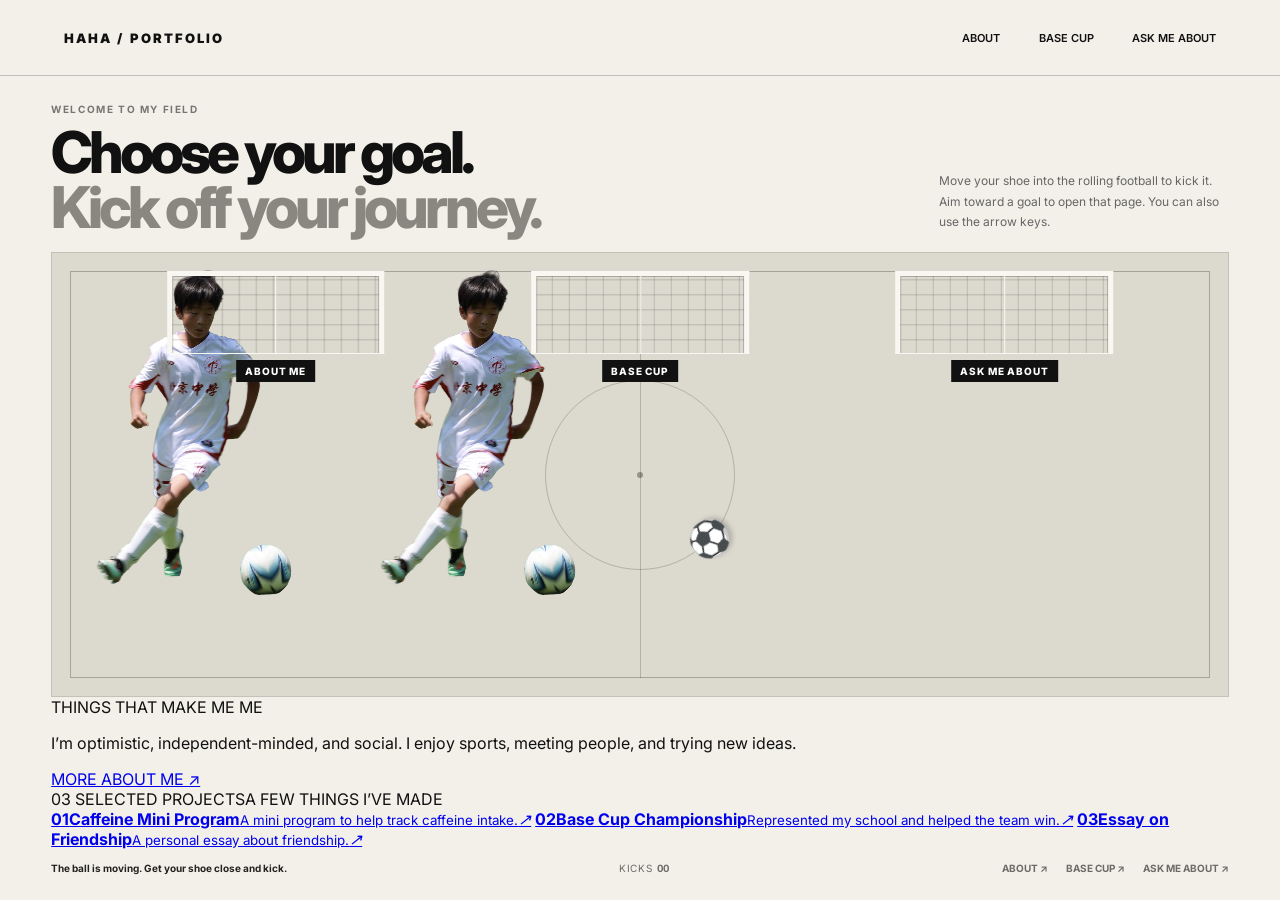
==== commit ca45a3b8: "Restore homepage profile and selected project details around football game" ====
--- a/index.html
+++ b/index.html
@@ -6,12 +6,22 @@
 <section class="kickoff-heading"><div><p class="eyebrow">WELCOME TO MY FIELD</p><h1>Choose your goal.<br><span>Kick off your journey.</span></h1></div><p class="game-instructions">Move your shoe into the rolling football to kick it. Aim toward a goal to open that page. You can also use the arrow keys.</p></section>
 <section class="pitch" id="pitch" aria-label="Interactive football field with three page goals">
 <div class="center-circle"></div><div class="center-dot"></div>
+<img class="player-ghost player-left" src="assets/c535f6be-013a-453c-a18c-fd4257e27184.png" alt="" aria-hidden="true">
+<img class="player-ghost player-right" src="assets/c535f6be-013a-453c-a18c-fd4257e27184.png" alt="" aria-hidden="true">
 <div class="goal" data-goal="about"><div class="goal-mouth"></div><span class="goal-label">ABOUT ME</span></div>
 <div class="goal" data-goal="base"><div class="goal-mouth"></div><span class="goal-label">BASE CUP</span></div>
 <div class="goal" data-goal="help"><div class="goal-mouth"></div><span class="goal-label">ASK ME ABOUT</span></div>
 <div class="ball" id="ball" aria-label="Football">⚽</div>
 <div class="goal-flash" id="goal-flash"><strong>GOAL!</strong><span>OPENING PAGE</span></div>
 </section>
+<section class="home-info" aria-label="About Haha and selected projects">
+  <div class="home-intro"><span class="info-kicker">THINGS THAT MAKE ME ME</span><p>I’m optimistic, independent-minded, and social. I enjoy sports, meeting people, and trying new ideas.</p><a href="about.html">MORE ABOUT ME ↗</a></div>
+  <div class="project-strip"><div class="project-heading"><span class="info-kicker">03 SELECTED PROJECTS</span><span class="info-note">A FEW THINGS I’VE MADE</span></div>
+    <a class="project-item" href="help.html"><b>01</b><span><strong>Caffeine Mini Program</strong><small>A mini program to help track caffeine intake.</small></span><i>↗</i></a>
+    <a class="project-item" href="journey.html"><b>02</b><span><strong>Base Cup Championship</strong><small>Represented my school and helped the team win.</small></span><i>↗</i></a>
+    <a class="project-item" href="about.html"><b>03</b><span><strong>Essay on Friendship</strong><small>A personal essay about friendship.</small></span><i>↗</i></a>
+  </div>
+</section>
 <div class="game-hud"><span class="hud-message" id="hud-message" aria-live="polite">The ball is moving. Get your shoe close and kick.</span><span class="kick-counter">KICKS <b id="kick-counter">00</b></span><nav class="fallback-nav" aria-label="Direct page links"><a href="about.html">ABOUT ↗</a><a href="journey.html">BASE CUP ↗</a><a href="help.html">ASK ME ABOUT ↗</a></nav></div>
 </main>
 <div class="shoe-cursor" id="shoe-cursor" aria-hidden="true"><svg viewBox="0 0 64 64" fill="none"><path d="M9 39c7-2 12-8 15-20l8 4c2 8 7 13 15 16l8 5c3 2 3 7-1 9H13c-7 0-10-9-4-14Z" fill="#111" stroke="#f8f7f2" stroke-width="2.5"/><path d="m22 27 8 5m-11-1 8 5m-12-1 8 5" stroke="#f8f7f2" stroke-width="2" stroke-linecap="round"/><path d="M12 52h41" stroke="#111" stroke-width="3" stroke-linecap="round"/><path d="m19 53-2 5m11-5-1 5m11-5 1 5m10-5 2 5" stroke="#111" stroke-width="2.5" stroke-linecap="round"/></svg></div>
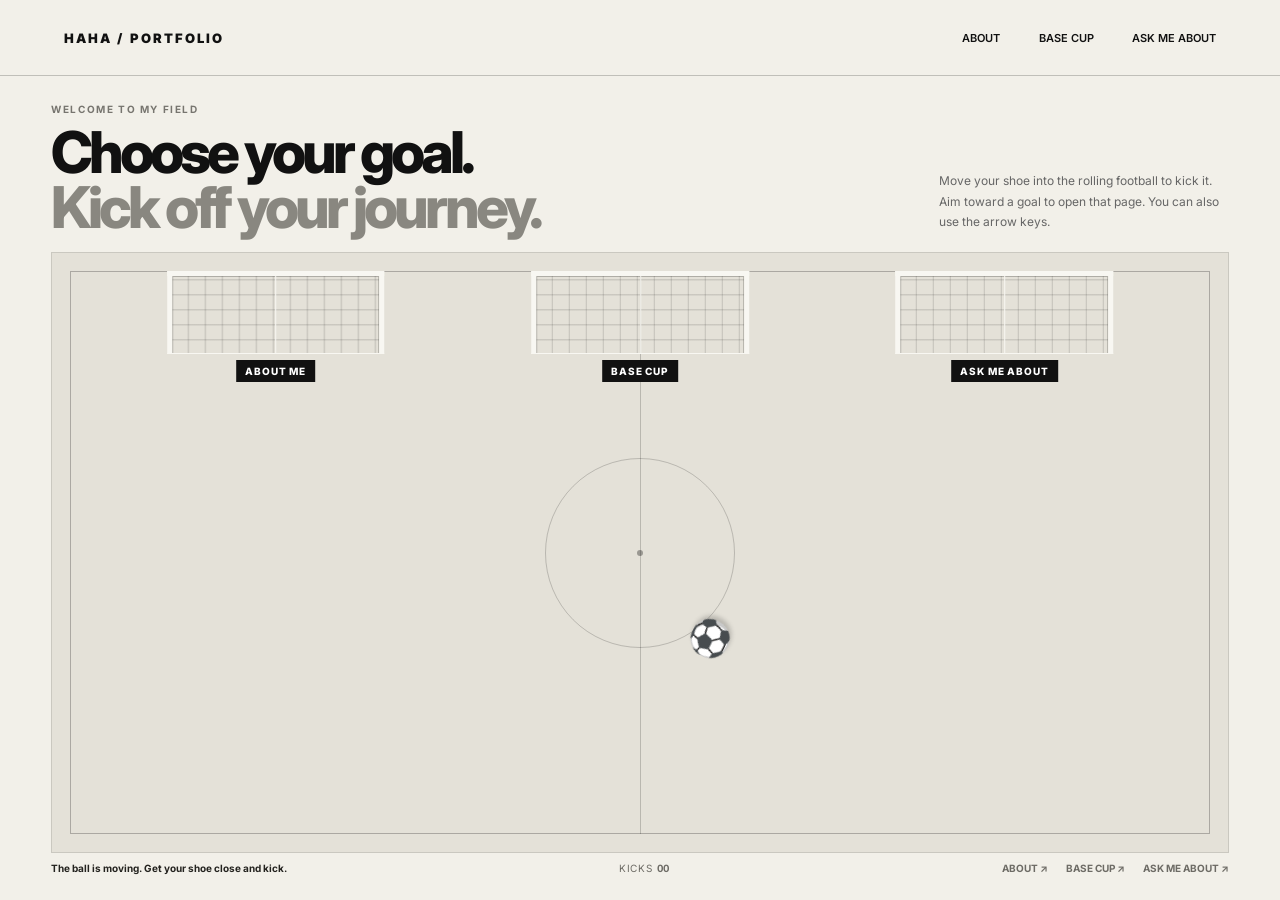
==== commit 7c0669e3: "Revert latest homepage content and player artwork additions" ====
--- a/index.html
+++ b/index.html
@@ -6,22 +6,12 @@
 <section class="kickoff-heading"><div><p class="eyebrow">WELCOME TO MY FIELD</p><h1>Choose your goal.<br><span>Kick off your journey.</span></h1></div><p class="game-instructions">Move your shoe into the rolling football to kick it. Aim toward a goal to open that page. You can also use the arrow keys.</p></section>
 <section class="pitch" id="pitch" aria-label="Interactive football field with three page goals">
 <div class="center-circle"></div><div class="center-dot"></div>
-<img class="player-ghost player-left" src="assets/c535f6be-013a-453c-a18c-fd4257e27184.png" alt="" aria-hidden="true">
-<img class="player-ghost player-right" src="assets/c535f6be-013a-453c-a18c-fd4257e27184.png" alt="" aria-hidden="true">
 <div class="goal" data-goal="about"><div class="goal-mouth"></div><span class="goal-label">ABOUT ME</span></div>
 <div class="goal" data-goal="base"><div class="goal-mouth"></div><span class="goal-label">BASE CUP</span></div>
 <div class="goal" data-goal="help"><div class="goal-mouth"></div><span class="goal-label">ASK ME ABOUT</span></div>
 <div class="ball" id="ball" aria-label="Football">⚽</div>
 <div class="goal-flash" id="goal-flash"><strong>GOAL!</strong><span>OPENING PAGE</span></div>
 </section>
-<section class="home-info" aria-label="About Haha and selected projects">
-  <div class="home-intro"><span class="info-kicker">THINGS THAT MAKE ME ME</span><p>I’m optimistic, independent-minded, and social. I enjoy sports, meeting people, and trying new ideas.</p><a href="about.html">MORE ABOUT ME ↗</a></div>
-  <div class="project-strip"><div class="project-heading"><span class="info-kicker">03 SELECTED PROJECTS</span><span class="info-note">A FEW THINGS I’VE MADE</span></div>
-    <a class="project-item" href="help.html"><b>01</b><span><strong>Caffeine Mini Program</strong><small>A mini program to help track caffeine intake.</small></span><i>↗</i></a>
-    <a class="project-item" href="journey.html"><b>02</b><span><strong>Base Cup Championship</strong><small>Represented my school and helped the team win.</small></span><i>↗</i></a>
-    <a class="project-item" href="about.html"><b>03</b><span><strong>Essay on Friendship</strong><small>A personal essay about friendship.</small></span><i>↗</i></a>
-  </div>
-</section>
 <div class="game-hud"><span class="hud-message" id="hud-message" aria-live="polite">The ball is moving. Get your shoe close and kick.</span><span class="kick-counter">KICKS <b id="kick-counter">00</b></span><nav class="fallback-nav" aria-label="Direct page links"><a href="about.html">ABOUT ↗</a><a href="journey.html">BASE CUP ↗</a><a href="help.html">ASK ME ABOUT ↗</a></nav></div>
 </main>
 <div class="shoe-cursor" id="shoe-cursor" aria-hidden="true"><svg viewBox="0 0 64 64" fill="none"><path d="M9 39c7-2 12-8 15-20l8 4c2 8 7 13 15 16l8 5c3 2 3 7-1 9H13c-7 0-10-9-4-14Z" fill="#111" stroke="#f8f7f2" stroke-width="2.5"/><path d="m22 27 8 5m-11-1 8 5m-12-1 8 5" stroke="#f8f7f2" stroke-width="2" stroke-linecap="round"/><path d="M12 52h41" stroke="#111" stroke-width="3" stroke-linecap="round"/><path d="m19 53-2 5m11-5-1 5m11-5 1 5m10-5 2 5" stroke="#111" stroke-width="2.5" stroke-linecap="round"/></svg></div>
--- a/kickoff.css
+++ b/kickoff.css
@@ -40,3 +40,30 @@
 .goal-flash span{font-size:11px;letter-spacing:.14em;margin-top:10px}
 @media(max-width:650px){body{overflow:auto}.kickoff-header{height:auto;min-height:70px;align-items:flex-start;flex-direction:column;justify-content:center;gap:12px;padding-block:14px}.kickoff-header nav{gap:18px}.kickoff-main{height:calc(100svh - 86px);min-height:620px;padding:22px 14px 18px}.kickoff-heading{align-items:flex-start;flex-direction:column}.game-instructions{max-width:100%}.pitch{min-height:380px}.goal{width:29%;height:74px}.goal[data-goal="about"]{left:18%}.goal[data-goal="base"]{left:50%}.goal[data-goal="help"]{left:82%}.goal-label{font-size:8px;padding:4px 5px}.goal-mouth{border-width:4px}.ball{width:34px;height:34px;font-size:31px}.game-hud{align-items:flex-start;flex-direction:column}.fallback-nav{gap:15px}}
 @media(prefers-reduced-motion:reduce){*{scroll-behavior:auto!important;transition:none!important}}
+
+/* Homepage: restore the original player artwork as a soft, mirrored field backdrop. */
+.pitch{background:#e4e1d8}
+.pitch .center-circle,.pitch .center-dot{z-index:0}
+.player-ghost{position:absolute;top:3%;width:26.2%;height:auto;max-height:94%;object-fit:contain;opacity:.16;filter:grayscale(1) brightness(.72) contrast(.82);pointer-events:none;z-index:1;user-select:none}
+.player-left{left:29.4%}
+.player-right{left:43.4%;transform:scaleX(-1)}
+.goal{z-index:4}
+.ball{z-index:5}
+.goal-flash{z-index:9}
+.home-info{width:100%;max-width:1400px;margin:15px auto 0;display:grid;grid-template-columns:minmax(190px,.72fr) minmax(0,1.9fr);gap:clamp(22px,4vw,58px);align-items:start}
+.home-intro{padding-right:clamp(12px,2vw,28px);border-right:1px solid var(--line)}
+.info-kicker{font-size:9px;line-height:1.4;font-weight:800;letter-spacing:.13em;color:#77756f}
+.home-intro p{font-size:11px;line-height:1.65;color:#55534d;margin:8px 0 9px;max-width:330px}
+.home-intro>a{font-size:9px;font-weight:800;letter-spacing:.08em;text-decoration:none}
+.project-heading{display:flex;justify-content:space-between;align-items:center;margin-bottom:8px}
+.info-note{font-size:8px;letter-spacing:.1em;color:#929087}
+.project-strip{min-width:0}
+.project-item{display:grid;grid-template-columns:26px minmax(0,1fr) 16px;gap:10px;align-items:center;padding:7px 0;border-top:1px solid var(--line);text-decoration:none;color:inherit}
+.project-item>b{font-size:10px;color:#77756f;font-weight:500}
+.project-item strong{display:block;font-size:10px;line-height:1.4;font-weight:800}
+.project-item small{display:block;font-size:9px;line-height:1.4;color:#77756f;margin-top:1px}
+.project-item i{font-size:14px;font-style:normal;text-align:right}
+.project-item:hover strong{text-decoration:underline}
+.game-hud{margin-top:9px}
+@media(max-height:760px) and (min-width:651px){.kickoff-main{padding-top:14px;padding-bottom:12px}.kickoff-heading{margin-bottom:10px}.kickoff-heading h1{font-size:clamp(30px,3.7vw,48px)}.pitch{min-height:280px}.home-info{margin-top:9px}.home-intro p{margin:5px 0}.project-item{padding:5px 0}.game-hud{margin-top:6px}}
+@media(max-width:760px){.home-info{grid-template-columns:1fr;gap:14px}.home-intro{border-right:0;border-bottom:1px solid var(--line);padding:0 0 12px}.home-intro p{max-width:none}.player-ghost{width:40%;max-height:82%;top:12%}.player-left{left:13%}.player-right{left:33%}.project-heading{margin-bottom:5px}.project-item{padding:8px 0}.info-note{display:none}}
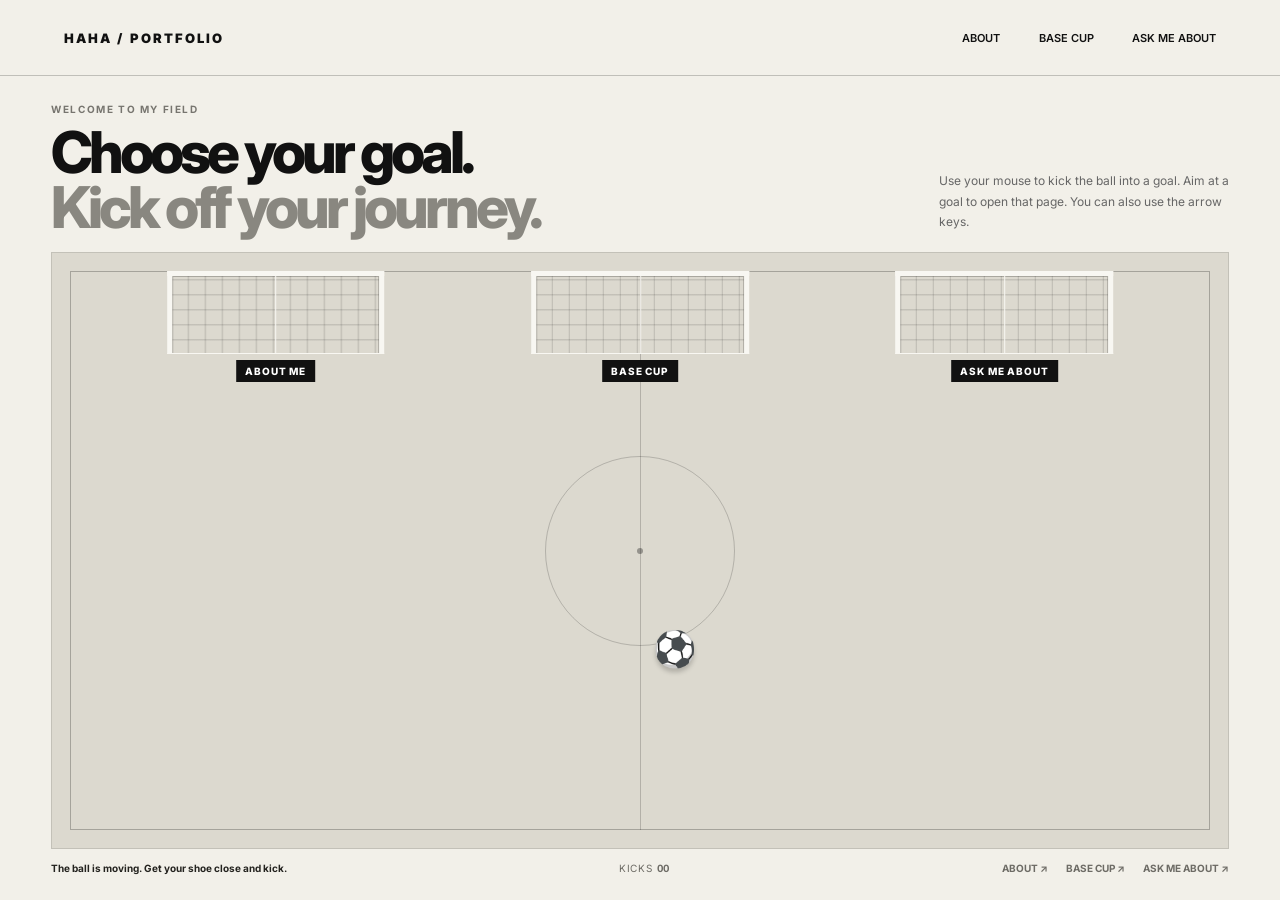
==== commit b19fc23d: "Update homepage football interaction instructions" ====
--- a/index.html
+++ b/index.html
@@ -3,7 +3,7 @@
 <body>
 <header class="kickoff-header"><a class="wordmark" href="index.html">HAHA / PORTFOLIO</a><nav aria-label="Main navigation"><a href="about.html">ABOUT</a><a href="journey.html">BASE CUP</a><a href="help.html">ASK ME ABOUT</a></nav></header>
 <main class="kickoff-main">
-<section class="kickoff-heading"><div><p class="eyebrow">WELCOME TO MY FIELD</p><h1>Choose your goal.<br><span>Kick off your journey.</span></h1></div><p class="game-instructions">Move your shoe into the rolling football to kick it. Aim toward a goal to open that page. You can also use the arrow keys.</p></section>
+<section class="kickoff-heading"><div><p class="eyebrow">WELCOME TO MY FIELD</p><h1>Choose your goal.<br><span>Kick off your journey.</span></h1></div><p class="game-instructions">Use your mouse to kick the ball into a goal. Aim at a goal to open that page. You can also use the arrow keys.</p></section>
 <section class="pitch" id="pitch" aria-label="Interactive football field with three page goals">
 <div class="center-circle"></div><div class="center-dot"></div>
 <div class="goal" data-goal="about"><div class="goal-mouth"></div><span class="goal-label">ABOUT ME</span></div>
--- a/kickoff.css
+++ b/kickoff.css
@@ -40,30 +40,3 @@
 .goal-flash span{font-size:11px;letter-spacing:.14em;margin-top:10px}
 @media(max-width:650px){body{overflow:auto}.kickoff-header{height:auto;min-height:70px;align-items:flex-start;flex-direction:column;justify-content:center;gap:12px;padding-block:14px}.kickoff-header nav{gap:18px}.kickoff-main{height:calc(100svh - 86px);min-height:620px;padding:22px 14px 18px}.kickoff-heading{align-items:flex-start;flex-direction:column}.game-instructions{max-width:100%}.pitch{min-height:380px}.goal{width:29%;height:74px}.goal[data-goal="about"]{left:18%}.goal[data-goal="base"]{left:50%}.goal[data-goal="help"]{left:82%}.goal-label{font-size:8px;padding:4px 5px}.goal-mouth{border-width:4px}.ball{width:34px;height:34px;font-size:31px}.game-hud{align-items:flex-start;flex-direction:column}.fallback-nav{gap:15px}}
 @media(prefers-reduced-motion:reduce){*{scroll-behavior:auto!important;transition:none!important}}
-
-/* Homepage: restore the original player artwork as a soft, mirrored field backdrop. */
-.pitch{background:#e4e1d8}
-.pitch .center-circle,.pitch .center-dot{z-index:0}
-.player-ghost{position:absolute;top:3%;width:26.2%;height:auto;max-height:94%;object-fit:contain;opacity:.16;filter:grayscale(1) brightness(.72) contrast(.82);pointer-events:none;z-index:1;user-select:none}
-.player-left{left:29.4%}
-.player-right{left:43.4%;transform:scaleX(-1)}
-.goal{z-index:4}
-.ball{z-index:5}
-.goal-flash{z-index:9}
-.home-info{width:100%;max-width:1400px;margin:15px auto 0;display:grid;grid-template-columns:minmax(190px,.72fr) minmax(0,1.9fr);gap:clamp(22px,4vw,58px);align-items:start}
-.home-intro{padding-right:clamp(12px,2vw,28px);border-right:1px solid var(--line)}
-.info-kicker{font-size:9px;line-height:1.4;font-weight:800;letter-spacing:.13em;color:#77756f}
-.home-intro p{font-size:11px;line-height:1.65;color:#55534d;margin:8px 0 9px;max-width:330px}
-.home-intro>a{font-size:9px;font-weight:800;letter-spacing:.08em;text-decoration:none}
-.project-heading{display:flex;justify-content:space-between;align-items:center;margin-bottom:8px}
-.info-note{font-size:8px;letter-spacing:.1em;color:#929087}
-.project-strip{min-width:0}
-.project-item{display:grid;grid-template-columns:26px minmax(0,1fr) 16px;gap:10px;align-items:center;padding:7px 0;border-top:1px solid var(--line);text-decoration:none;color:inherit}
-.project-item>b{font-size:10px;color:#77756f;font-weight:500}
-.project-item strong{display:block;font-size:10px;line-height:1.4;font-weight:800}
-.project-item small{display:block;font-size:9px;line-height:1.4;color:#77756f;margin-top:1px}
-.project-item i{font-size:14px;font-style:normal;text-align:right}
-.project-item:hover strong{text-decoration:underline}
-.game-hud{margin-top:9px}
-@media(max-height:760px) and (min-width:651px){.kickoff-main{padding-top:14px;padding-bottom:12px}.kickoff-heading{margin-bottom:10px}.kickoff-heading h1{font-size:clamp(30px,3.7vw,48px)}.pitch{min-height:280px}.home-info{margin-top:9px}.home-intro p{margin:5px 0}.project-item{padding:5px 0}.game-hud{margin-top:6px}}
-@media(max-width:760px){.home-info{grid-template-columns:1fr;gap:14px}.home-intro{border-right:0;border-bottom:1px solid var(--line);padding:0 0 12px}.home-intro p{max-width:none}.player-ghost{width:40%;max-height:82%;top:12%}.player-left{left:13%}.player-right{left:33%}.project-heading{margin-bottom:5px}.project-item{padding:8px 0}.info-note{display:none}}
